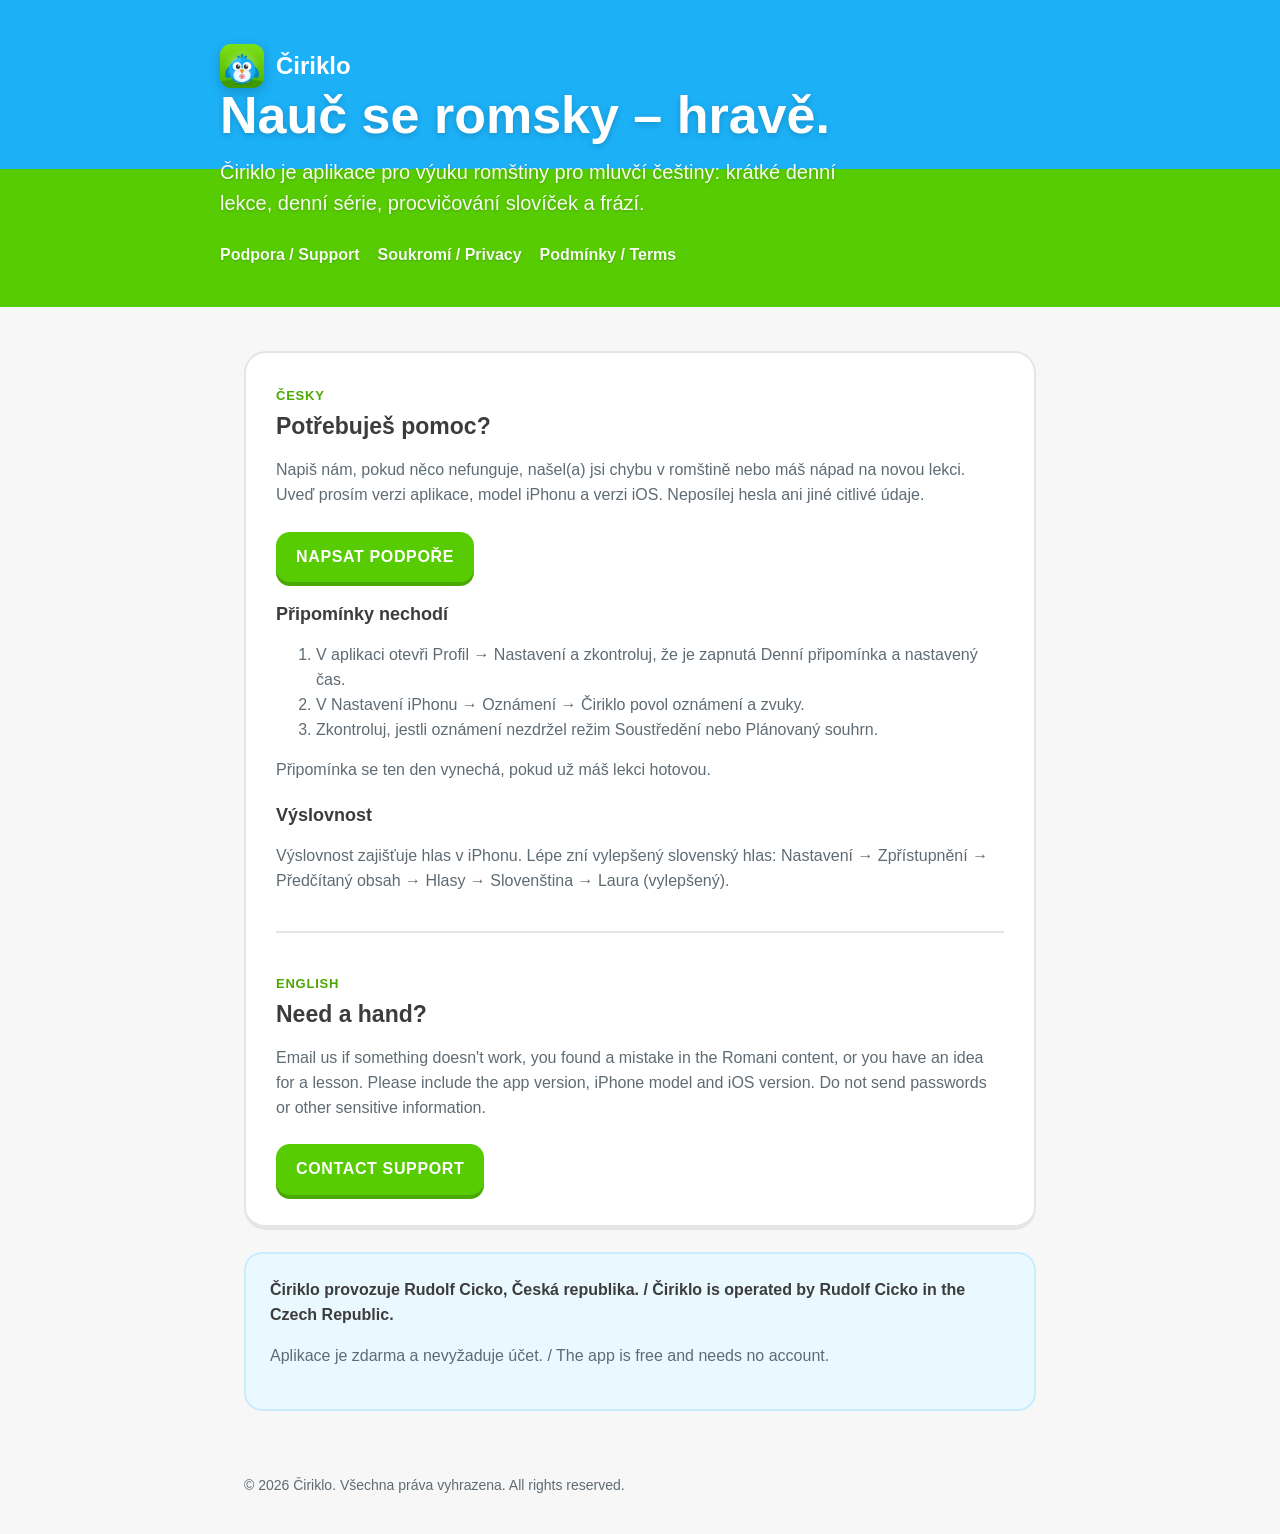
==== index.html @ c4cb834c "Support, privacy and terms pages for Čiriklo Co-Authored-By: Claude Opus 5.5 <noreply@anthropic.com>" ====
<!doctype html>
<html lang="cs">
  <head>
    <meta charset="utf-8">
    <meta name="viewport" content="width=device-width, initial-scale=1">
    <title>Čiriklo – Podpora / Support</title>
    <meta name="description" content="Podpora aplikace Čiriklo – nauč se romsky hravě. Support for Čiriklo, a Romani language-learning app.">
    <link rel="stylesheet" href="styles.css">
    <link rel="icon" href="icon.png">
  </head>
  <body>
    <header>
      <div class="wrap">
        <div class="brand"><img src="icon.png" alt=""> Čiriklo</div>
        <div class="hero">
          <h1>Nauč se romsky – hravě.</h1>
          <p>Čiriklo je aplikace pro výuku romštiny pro mluvčí češtiny: krátké denní lekce, denní série, procvičování slovíček a frází.</p>
        </div>
        <nav aria-label="Site"><a href="index.html">Podpora / Support</a><a href="privacy.html">Soukromí / Privacy</a><a href="terms.html">Podmínky / Terms</a></nav>
      </div>
    </header>
    <main>
      <section class="card">
        <span class="lang">Česky</span>
        <h2 style="margin-top:0">Potřebuješ pomoc?</h2>
        <p>Napiš nám, pokud něco nefunguje, našel(a) jsi chybu v romštině nebo máš nápad na novou lekci. Uveď prosím verzi aplikace, model iPhonu a verzi iOS. Neposílej hesla ani jiné citlivé údaje.</p>
        <a class="button" href="mailto:rudolfcickodev@gmail.com?subject=%C4%8Ciriklo%20%E2%80%93%20podpora">Napsat podpoře</a>

        <h3>Připomínky nechodí</h3>
        <ol>
          <li>V aplikaci otevři Profil → Nastavení a zkontroluj, že je zapnutá Denní připomínka a nastavený čas.</li>
          <li>V Nastavení iPhonu → Oznámení → Čiriklo povol oznámení a zvuky.</li>
          <li>Zkontroluj, jestli oznámení nezdržel režim Soustředění nebo Plánovaný souhrn.</li>
        </ol>
        <p>Připomínka se ten den vynechá, pokud už máš lekci hotovou.</p>

        <h3>Výslovnost</h3>
        <p>Výslovnost zajišťuje hlas v iPhonu. Lépe zní vylepšený slovenský hlas: Nastavení → Zpřístupnění → Předčítaný obsah → Hlasy → Slovenština → Laura (vylepšený).</p>

        <hr>

        <span class="lang">English</span>
        <h2 style="margin-top:0">Need a hand?</h2>
        <p>Email us if something doesn't work, you found a mistake in the Romani content, or you have an idea for a lesson. Please include the app version, iPhone model and iOS version. Do not send passwords or other sensitive information.</p>
        <a class="button" href="mailto:rudolfcickodev@gmail.com?subject=%C4%8Ciriklo%20support">Contact support</a>
      </section>
      <section class="contact">
        <strong>Čiriklo provozuje Rudolf Cicko, Česká republika. / Čiriklo is operated by Rudolf Cicko in the Czech Republic.</strong>
        <p>Aplikace je zdarma a nevyžaduje účet. / The app is free and needs no account.</p>
      </section>
    </main>
    <footer>© 2026 Čiriklo. Všechna práva vyhrazena. All rights reserved.</footer>
  </body>
</html>
---- styles.css ----
:root {
  color-scheme: light;
  --ink: #3c3c3c;
  --muted: #5f6b73;
  --green: #58cc02;
  --green-dark: #4aa802;
  --blue: #1cb0f6;
  --line: #e5e5e5;
  --wash: #f7f7f7;
}

* { box-sizing: border-box; }

body {
  margin: 0;
  font-family: ui-rounded, "SF Pro Rounded", -apple-system, BlinkMacSystemFont, "Segoe UI", sans-serif;
  background: var(--wash);
  color: var(--ink);
  line-height: 1.55;
}

a { color: #1899d6; }

header {
  background: linear-gradient(180deg, #1cb0f6 0%, #1cb0f6 55%, #58cc02 55%, #58cc02 100%);
  color: white;
  padding: 44px 24px 40px;
}

.wrap { max-width: 840px; margin: 0 auto; }

.brand { display: flex; align-items: center; gap: 12px; font-size: 24px; font-weight: 800; }
.brand img { width: 44px; height: 44px; border-radius: 11px; box-shadow: 0 4px 12px rgba(0,0,0,.18); }

nav { display: flex; flex-wrap: wrap; gap: 18px; margin-top: 24px; }
nav a { color: white; font-weight: 700; text-decoration: none; opacity: .95; text-shadow: 0 1px 2px rgba(0,0,0,.2); }
nav a:hover { opacity: 1; text-decoration: underline; }

main { max-width: 840px; margin: 0 auto; padding: 44px 24px 64px; }

.card {
  background: white;
  border: 2px solid var(--line);
  border-bottom-width: 5px;
  border-radius: 22px;
  padding: 30px;
}

.hero h1 { font-size: clamp(32px, 7vw, 52px); line-height: 1.05; margin: 0 0 14px; text-shadow: 0 2px 6px rgba(0,0,0,.18); }
.hero p { font-size: 20px; color: rgba(255,255,255,.95); max-width: 640px; margin: 0; text-shadow: 0 1px 3px rgba(0,0,0,.2); }

h1, h2, h3 { line-height: 1.15; }
h1 { margin: 0 0 14px; font-size: 38px; }
h2 { margin-top: 32px; font-size: 23px; }
h3 { margin-top: 22px; font-size: 18px; }
p, li { color: var(--muted); }

.lang { display: inline-block; font-size: 13px; font-weight: 800; letter-spacing: .06em; text-transform: uppercase; color: var(--green-dark); margin-bottom: 6px; }
hr { border: none; border-top: 2px solid var(--line); margin: 38px 0; }

.contact {
  background: #eaf8ff;
  border: 2px solid #c9ecfd;
  border-radius: 18px;
  padding: 24px;
  margin-top: 22px;
}

.button {
  display: inline-block;
  margin-top: 8px;
  padding: 13px 20px;
  color: white;
  background: var(--green);
  border-radius: 14px;
  box-shadow: 0 4px 0 var(--green-dark);
  font-weight: 800;
  text-transform: uppercase;
  letter-spacing: .04em;
  text-decoration: none;
}

footer { max-width: 840px; margin: 0 auto; padding: 0 24px 38px; color: var(--muted); font-size: 14px; }

@media (max-width: 540px) {
  header { padding-top: 32px; }
  .card { padding: 22px; border-radius: 18px; }
  main { padding-top: 28px; }
}
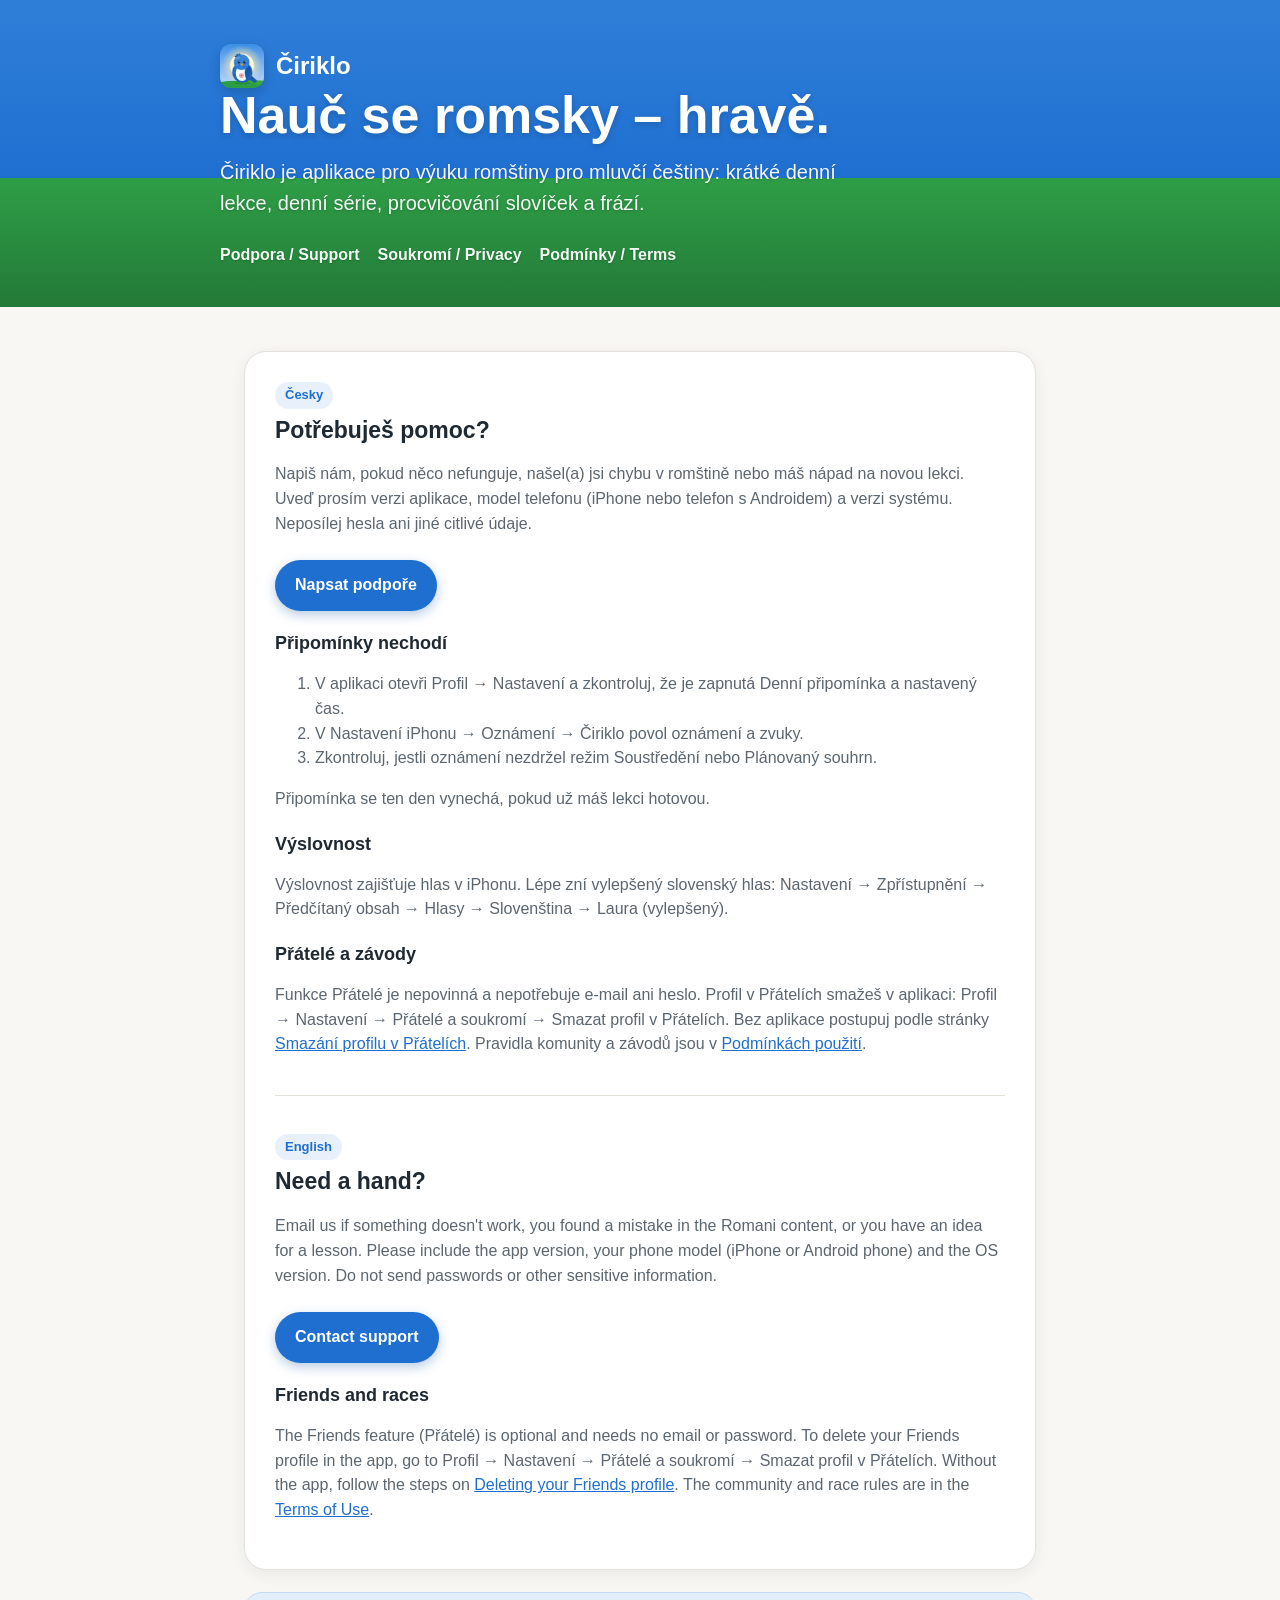
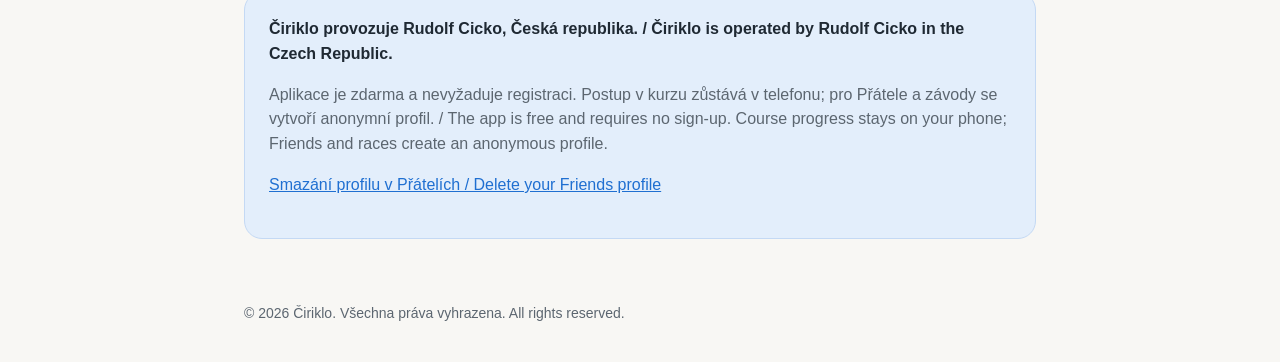
==== commit e71583c5: "Privacy, terms and deletion page for Friends and races - privacy.html: new overview, "Přátelé a závo" ====
--- a/index.html
+++ b/index.html
@@ -23,7 +23,7 @@
       <section class="card">
         <span class="lang">Česky</span>
         <h2 style="margin-top:0">Potřebuješ pomoc?</h2>
-        <p>Napiš nám, pokud něco nefunguje, našel(a) jsi chybu v romštině nebo máš nápad na novou lekci. Uveď prosím verzi aplikace, model iPhonu a verzi iOS. Neposílej hesla ani jiné citlivé údaje.</p>
+        <p>Napiš nám, pokud něco nefunguje, našel(a) jsi chybu v romštině nebo máš nápad na novou lekci. Uveď prosím verzi aplikace, model telefonu (iPhone nebo telefon s Androidem) a verzi systému. Neposílej hesla ani jiné citlivé údaje.</p>
         <a class="button" href="mailto:rudolfcickodev@gmail.com?subject=%C4%8Ciriklo%20%E2%80%93%20podpora">Napsat podpoře</a>
 
         <h3>Připomínky nechodí</h3>
@@ -37,16 +37,23 @@
         <h3>Výslovnost</h3>
         <p>Výslovnost zajišťuje hlas v iPhonu. Lépe zní vylepšený slovenský hlas: Nastavení → Zpřístupnění → Předčítaný obsah → Hlasy → Slovenština → Laura (vylepšený).</p>
 
+        <h3>Přátelé a závody</h3>
+        <p>Funkce Přátelé je nepovinná a nepotřebuje e-mail ani heslo. Profil v Přátelích smažeš v aplikaci: Profil → Nastavení → Přátelé a soukromí → Smazat profil v Přátelích. Bez aplikace postupuj podle stránky <a href="delete-account.html">Smazání profilu v Přátelích</a>. Pravidla komunity a závodů jsou v <a href="terms.html#pratele">Podmínkách použití</a>.</p>
+
         <hr>
 
         <span class="lang">English</span>
         <h2 style="margin-top:0">Need a hand?</h2>
-        <p>Email us if something doesn't work, you found a mistake in the Romani content, or you have an idea for a lesson. Please include the app version, iPhone model and iOS version. Do not send passwords or other sensitive information.</p>
+        <p>Email us if something doesn't work, you found a mistake in the Romani content, or you have an idea for a lesson. Please include the app version, your phone model (iPhone or Android phone) and the OS version. Do not send passwords or other sensitive information.</p>
         <a class="button" href="mailto:rudolfcickodev@gmail.com?subject=%C4%8Ciriklo%20support">Contact support</a>
+
+        <h3>Friends and races</h3>
+        <p>The Friends feature (Přátelé) is optional and needs no email or password. To delete your Friends profile in the app, go to Profil → Nastavení → Přátelé a soukromí → Smazat profil v Přátelích. Without the app, follow the steps on <a href="delete-account.html">Deleting your Friends profile</a>. The community and race rules are in the <a href="terms.html#friends">Terms of Use</a>.</p>
       </section>
       <section class="contact">
         <strong>Čiriklo provozuje Rudolf Cicko, Česká republika. / Čiriklo is operated by Rudolf Cicko in the Czech Republic.</strong>
-        <p>Aplikace je zdarma a nevyžaduje účet. / The app is free and needs no account.</p>
+        <p>Aplikace je zdarma a nevyžaduje registraci. Postup v kurzu zůstává v telefonu; pro Přátele a závody se vytvoří anonymní profil. / The app is free and requires no sign-up. Course progress stays on your phone; Friends and races create an anonymous profile.</p>
+        <p><a href="delete-account.html">Smazání profilu v Přátelích / Delete your Friends profile</a></p>
       </section>
     </main>
     <footer>© 2026 Čiriklo. Všechna práva vyhrazena. All rights reserved.</footer>
--- a/styles.css
+++ b/styles.css
@@ -1,12 +1,13 @@
 :root {
   color-scheme: light;
-  --ink: #3c3c3c;
-  --muted: #5f6b73;
-  --green: #58cc02;
-  --green-dark: #4aa802;
-  --blue: #1cb0f6;
-  --line: #e5e5e5;
-  --wash: #f7f7f7;
+  --ink: #1f2933;
+  --muted: #5c6670;
+  --green: #2e9e47;
+  --green-dark: #237a37;
+  --blue: #1f6fd1;
+  --blue-dark: #1756a8;
+  --line: #e4e1da;
+  --wash: #f8f7f4;
 }
 
 * { box-sizing: border-box; }
@@ -19,10 +20,10 @@
   line-height: 1.55;
 }
 
-a { color: #1899d6; }
+a { color: var(--blue); }
 
 header {
-  background: linear-gradient(180deg, #1cb0f6 0%, #1cb0f6 55%, #58cc02 55%, #58cc02 100%);
+  background: linear-gradient(180deg, #2f7fd8 0%, #1f6fd1 58%, #2e9e47 58%, #237a37 100%);
   color: white;
   padding: 44px 24px 40px;
 }
@@ -40,9 +41,9 @@
 
 .card {
   background: white;
-  border: 2px solid var(--line);
-  border-bottom-width: 5px;
+  border: 1px solid var(--line);
   border-radius: 22px;
+  box-shadow: 0 4px 16px rgba(28, 37, 48, .07);
   padding: 30px;
 }
 
@@ -55,12 +56,13 @@
 h3 { margin-top: 22px; font-size: 18px; }
 p, li { color: var(--muted); }
 
-.lang { display: inline-block; font-size: 13px; font-weight: 800; letter-spacing: .06em; text-transform: uppercase; color: var(--green-dark); margin-bottom: 6px; }
-hr { border: none; border-top: 2px solid var(--line); margin: 38px 0; }
+.lang { display: inline-block; font-size: 13px; font-weight: 700; color: var(--blue); background: rgba(31, 111, 209, .1); padding: 3px 10px; border-radius: 999px; margin-bottom: 8px; }
+hr { border: none; border-top: 1px solid var(--line); margin: 38px 0; }
+.nowrap { white-space: nowrap; }
 
 .contact {
-  background: #eaf8ff;
-  border: 2px solid #c9ecfd;
+  background: #e3eefb;
+  border: 1px solid #c4d9f4;
   border-radius: 18px;
   padding: 24px;
   margin-top: 22px;
@@ -71,12 +73,10 @@
   margin-top: 8px;
   padding: 13px 20px;
   color: white;
-  background: var(--green);
-  border-radius: 14px;
-  box-shadow: 0 4px 0 var(--green-dark);
-  font-weight: 800;
-  text-transform: uppercase;
-  letter-spacing: .04em;
+  background: var(--blue);
+  border-radius: 999px;
+  box-shadow: 0 4px 12px rgba(23, 86, 168, .3);
+  font-weight: 700;
   text-decoration: none;
 }
 
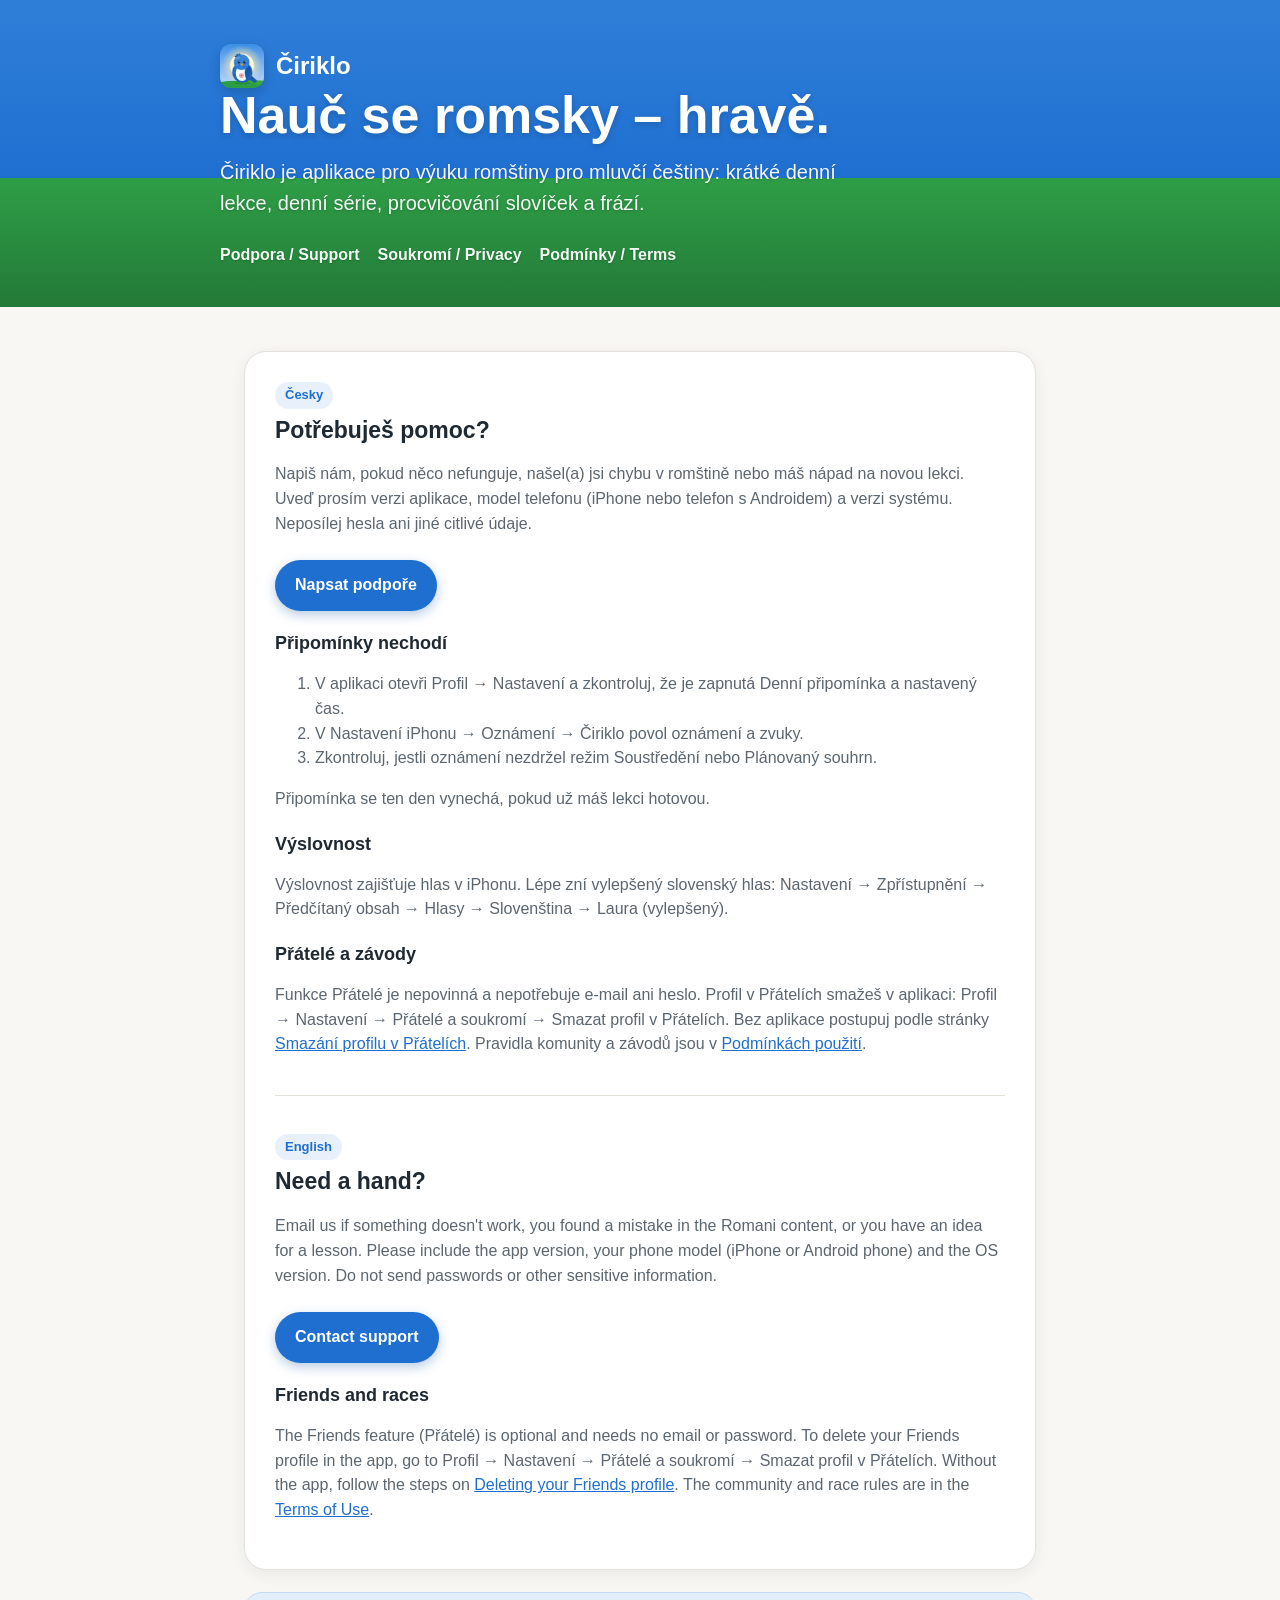
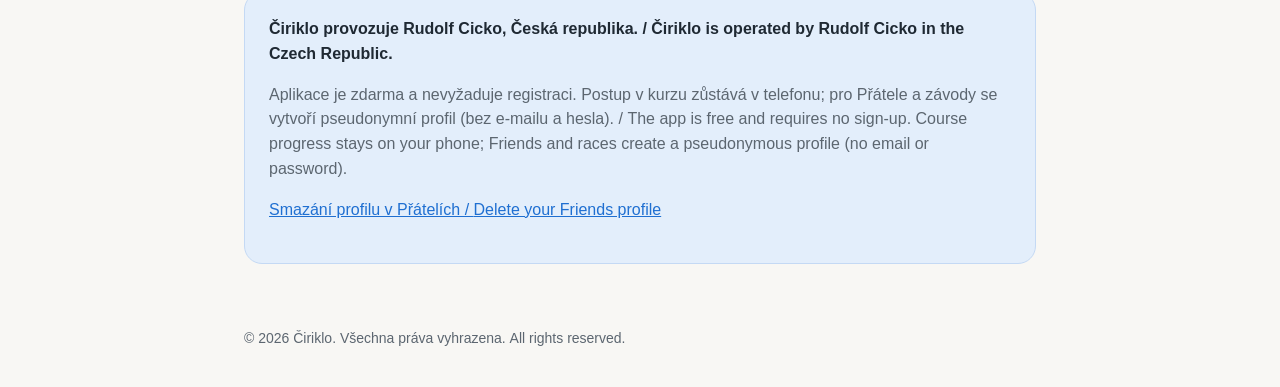
==== commit 4c59dd5c: "Site: fix privacy review findings for Friends and races privacy.html - TelemetryDeck: say which anon" ====
--- a/index.html
+++ b/index.html
@@ -42,6 +42,7 @@
 
         <hr>
 
+        <div lang="en">
         <span class="lang">English</span>
         <h2 style="margin-top:0">Need a hand?</h2>
         <p>Email us if something doesn't work, you found a mistake in the Romani content, or you have an idea for a lesson. Please include the app version, your phone model (iPhone or Android phone) and the OS version. Do not send passwords or other sensitive information.</p>
@@ -49,13 +50,14 @@
 
         <h3>Friends and races</h3>
         <p>The Friends feature (Přátelé) is optional and needs no email or password. To delete your Friends profile in the app, go to Profil → Nastavení → Přátelé a soukromí → Smazat profil v Přátelích. Without the app, follow the steps on <a href="delete-account.html">Deleting your Friends profile</a>. The community and race rules are in the <a href="terms.html#friends">Terms of Use</a>.</p>
+        </div>
       </section>
       <section class="contact">
-        <strong>Čiriklo provozuje Rudolf Cicko, Česká republika. / Čiriklo is operated by Rudolf Cicko in the Czech Republic.</strong>
-        <p>Aplikace je zdarma a nevyžaduje registraci. Postup v kurzu zůstává v telefonu; pro Přátele a závody se vytvoří anonymní profil. / The app is free and requires no sign-up. Course progress stays on your phone; Friends and races create an anonymous profile.</p>
-        <p><a href="delete-account.html">Smazání profilu v Přátelích / Delete your Friends profile</a></p>
+        <strong>Čiriklo provozuje Rudolf Cicko, Česká republika. / <span lang="en">Čiriklo is operated by Rudolf Cicko in the Czech Republic.</span></strong>
+        <p>Aplikace je zdarma a nevyžaduje registraci. Postup v kurzu zůstává v telefonu; pro Přátele a závody se vytvoří pseudonymní profil (bez e-mailu a hesla). / <span lang="en">The app is free and requires no sign-up. Course progress stays on your phone; Friends and races create a pseudonymous profile (no email or password).</span></p>
+        <p><a href="delete-account.html">Smazání profilu v Přátelích / <span lang="en">Delete your Friends profile</span></a></p>
       </section>
     </main>
-    <footer>© 2026 Čiriklo. Všechna práva vyhrazena. All rights reserved.</footer>
+    <footer>© 2026 Čiriklo. Všechna práva vyhrazena. <span lang="en">All rights reserved.</span></footer>
   </body>
 </html>
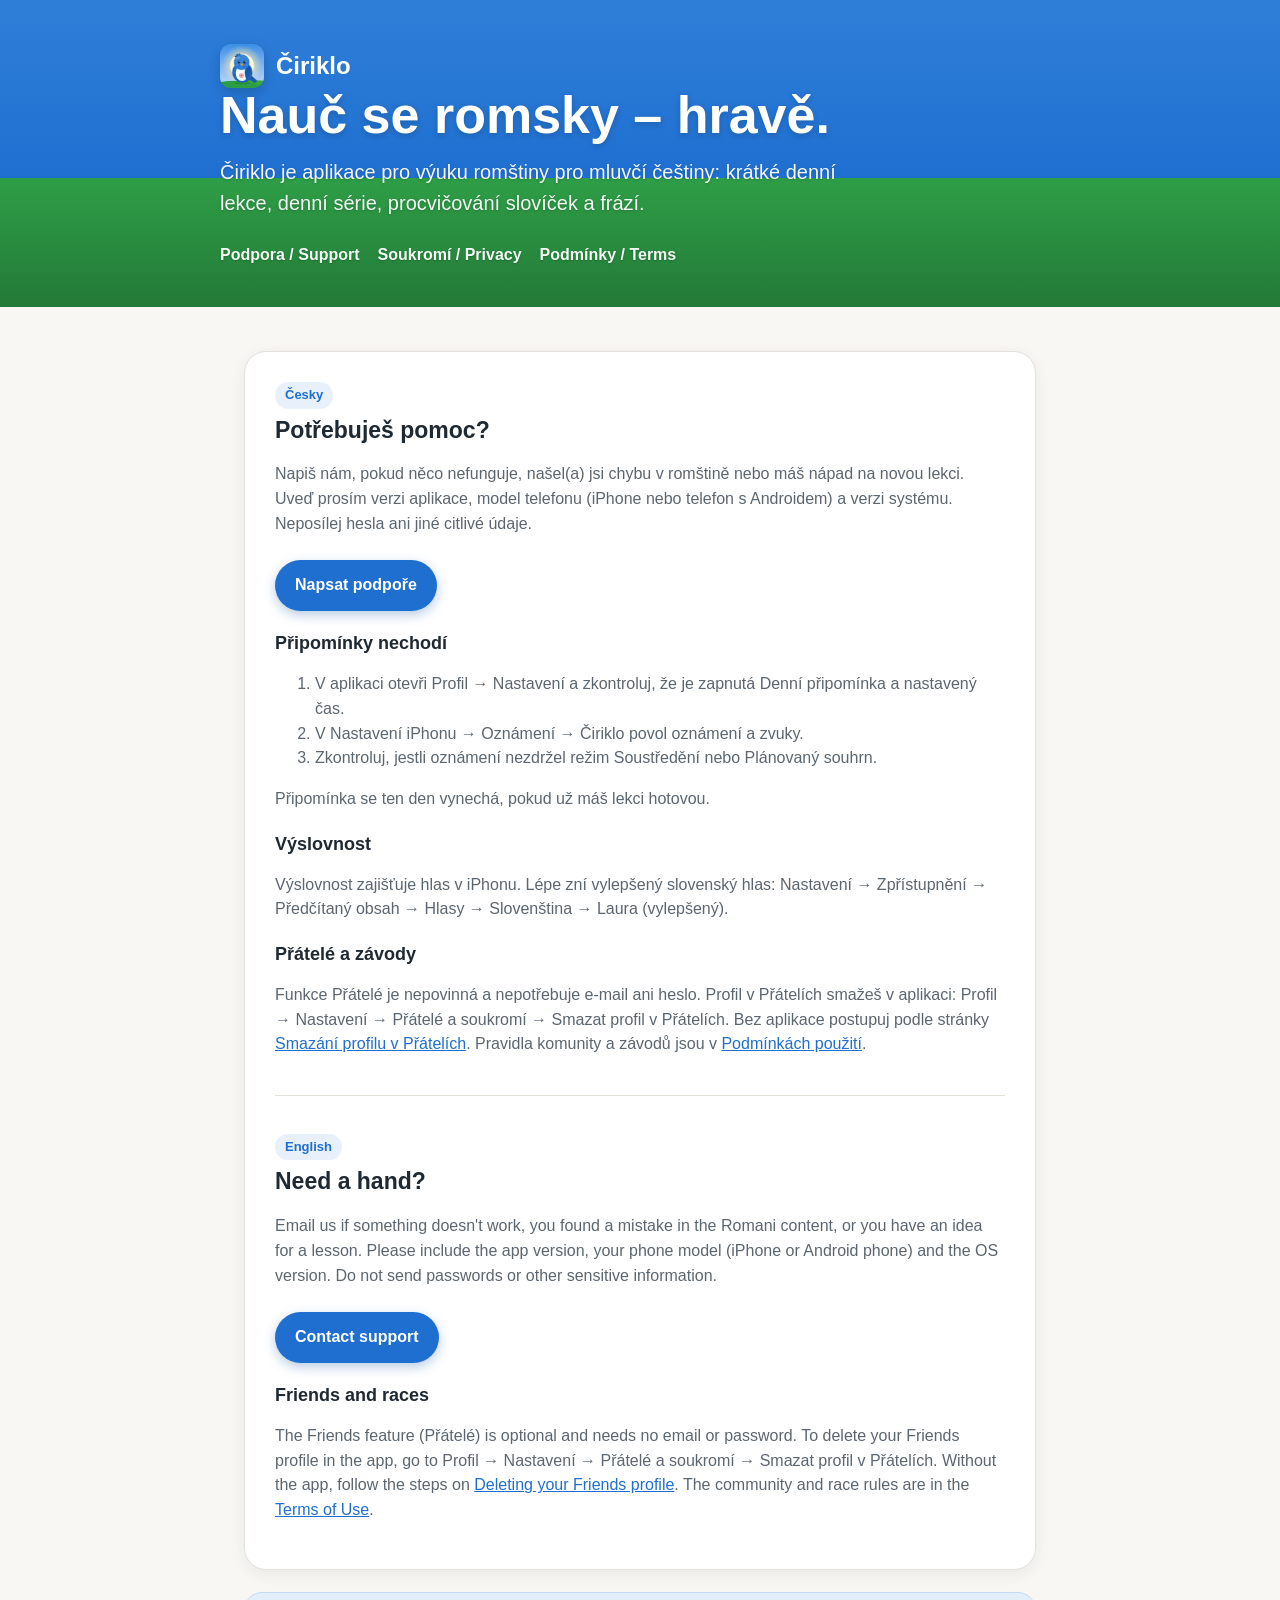
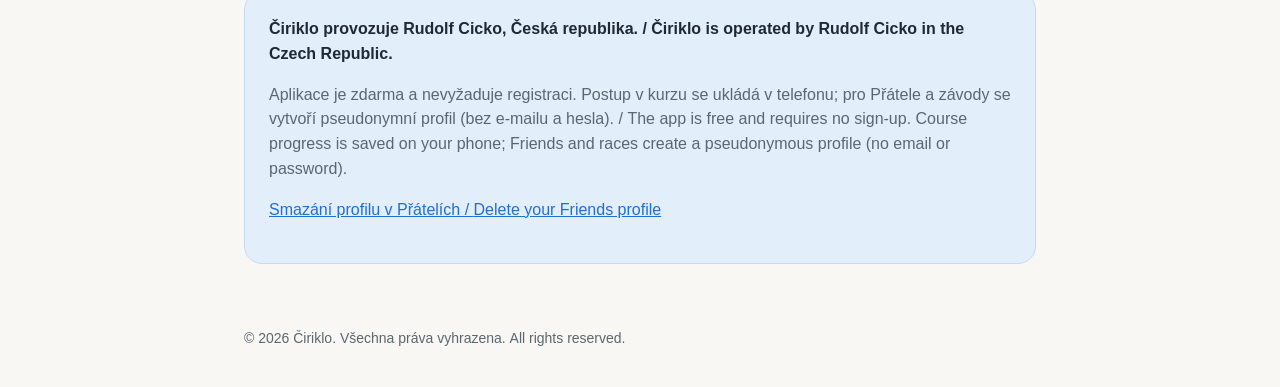
==== commit 78de897d: "Site: disclose friend-removal records (60 days) The Friends server keeps a friend_removals row (remo" ====
--- a/index.html
+++ b/index.html
@@ -54,7 +54,7 @@
       </section>
       <section class="contact">
         <strong>Čiriklo provozuje Rudolf Cicko, Česká republika. / <span lang="en">Čiriklo is operated by Rudolf Cicko in the Czech Republic.</span></strong>
-        <p>Aplikace je zdarma a nevyžaduje registraci. Postup v kurzu zůstává v telefonu; pro Přátele a závody se vytvoří pseudonymní profil (bez e-mailu a hesla). / <span lang="en">The app is free and requires no sign-up. Course progress stays on your phone; Friends and races create a pseudonymous profile (no email or password).</span></p>
+        <p>Aplikace je zdarma a nevyžaduje registraci. Postup v kurzu se ukládá v telefonu; pro Přátele a závody se vytvoří pseudonymní profil (bez e-mailu a hesla). / <span lang="en">The app is free and requires no sign-up. Course progress is saved on your phone; Friends and races create a pseudonymous profile (no email or password).</span></p>
         <p><a href="delete-account.html">Smazání profilu v Přátelích / <span lang="en">Delete your Friends profile</span></a></p>
       </section>
     </main>
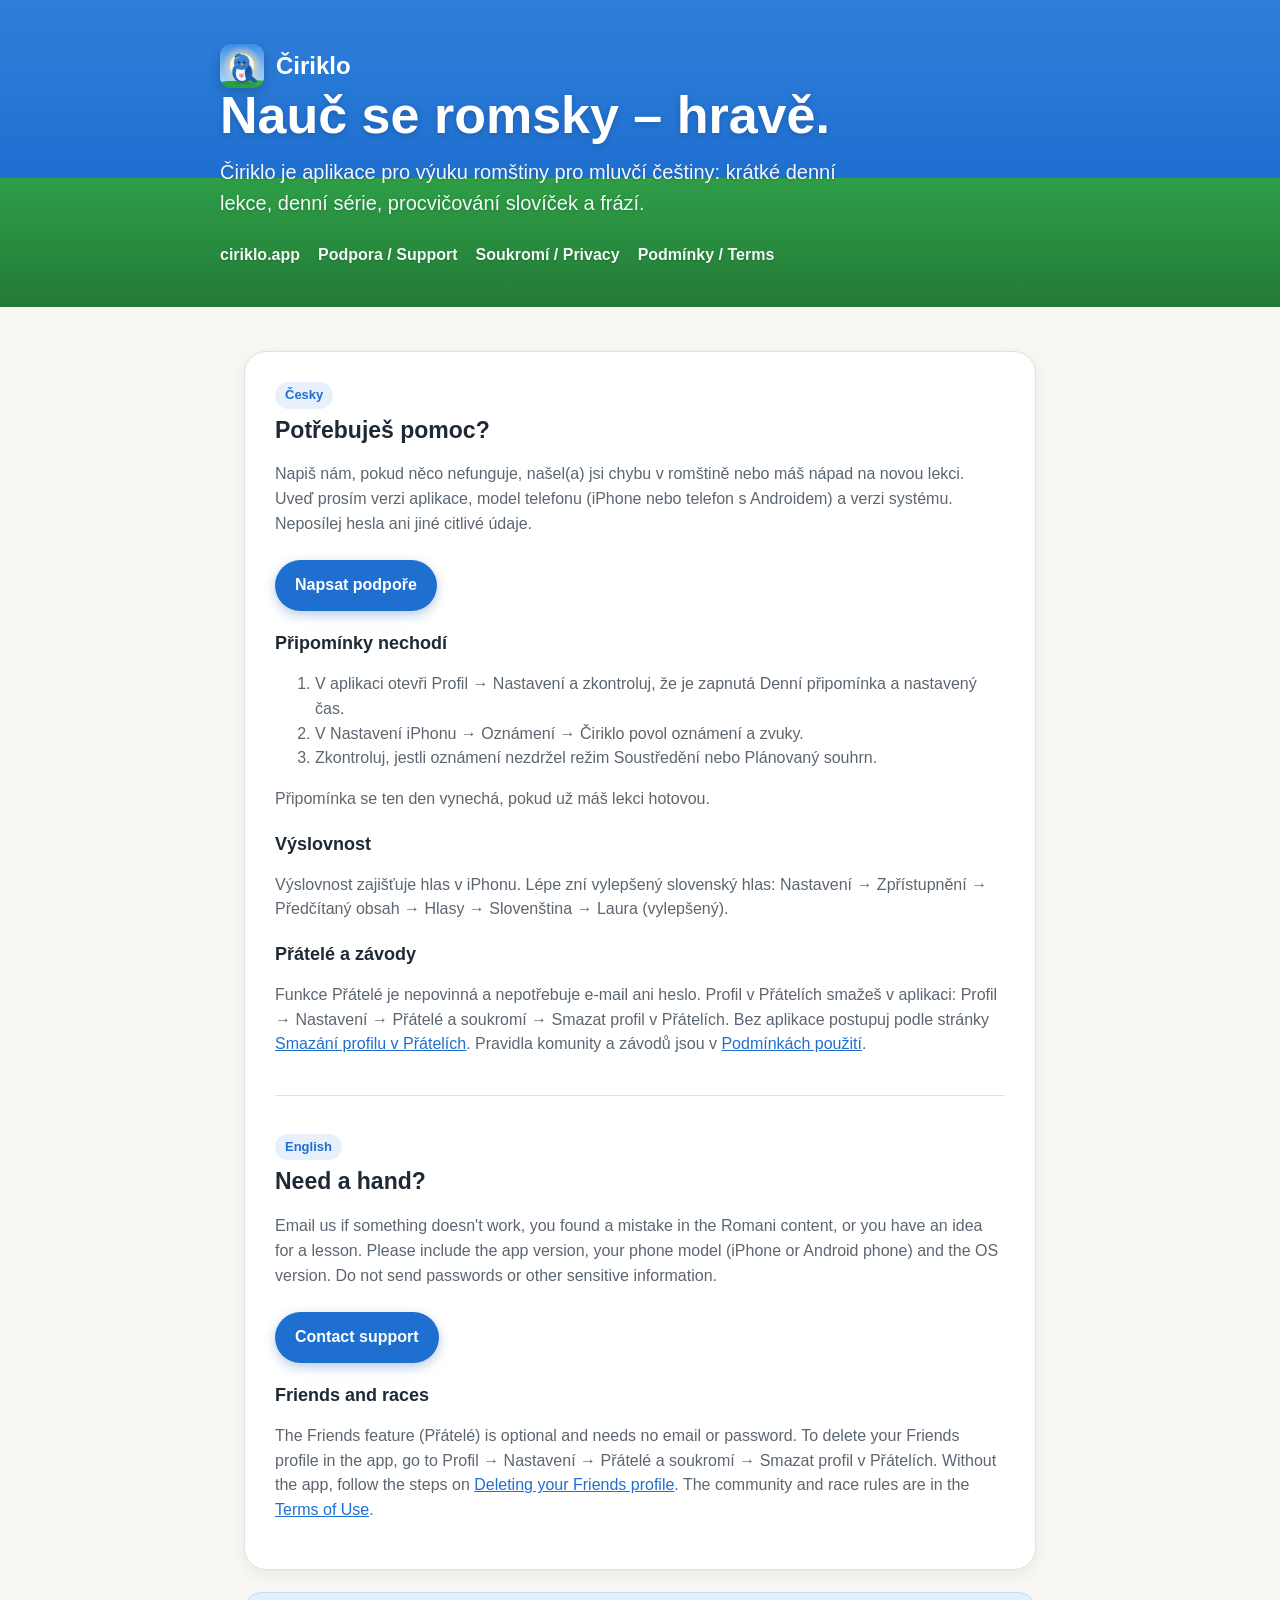
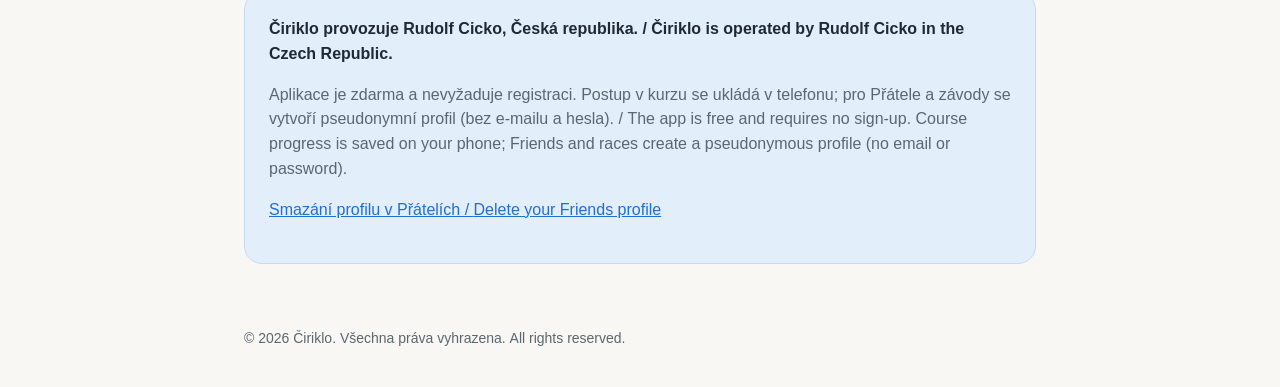
==== commit d5c82866: "Link the official website ciriklo.app; canonical on the support home page Co-Authored-By: Claude Opu" ====
--- a/index.html
+++ b/index.html
@@ -7,6 +7,7 @@
     <meta name="description" content="Podpora aplikace Čiriklo – nauč se romsky hravě. Support for Čiriklo, a Romani language-learning app.">
     <link rel="stylesheet" href="styles.css">
     <link rel="icon" href="icon.png">
+    <link rel="canonical" href="https://cicko.github.io/ciriklo-support/">
   </head>
   <body>
     <header>
@@ -16,7 +17,7 @@
           <h1>Nauč se romsky – hravě.</h1>
           <p>Čiriklo je aplikace pro výuku romštiny pro mluvčí češtiny: krátké denní lekce, denní série, procvičování slovíček a frází.</p>
         </div>
-        <nav aria-label="Site"><a href="index.html">Podpora / Support</a><a href="privacy.html">Soukromí / Privacy</a><a href="terms.html">Podmínky / Terms</a></nav>
+        <nav aria-label="Site"><a href="https://ciriklo.app/">ciriklo.app</a><a href="index.html">Podpora / Support</a><a href="privacy.html">Soukromí / Privacy</a><a href="terms.html">Podmínky / Terms</a></nav>
       </div>
     </header>
     <main>
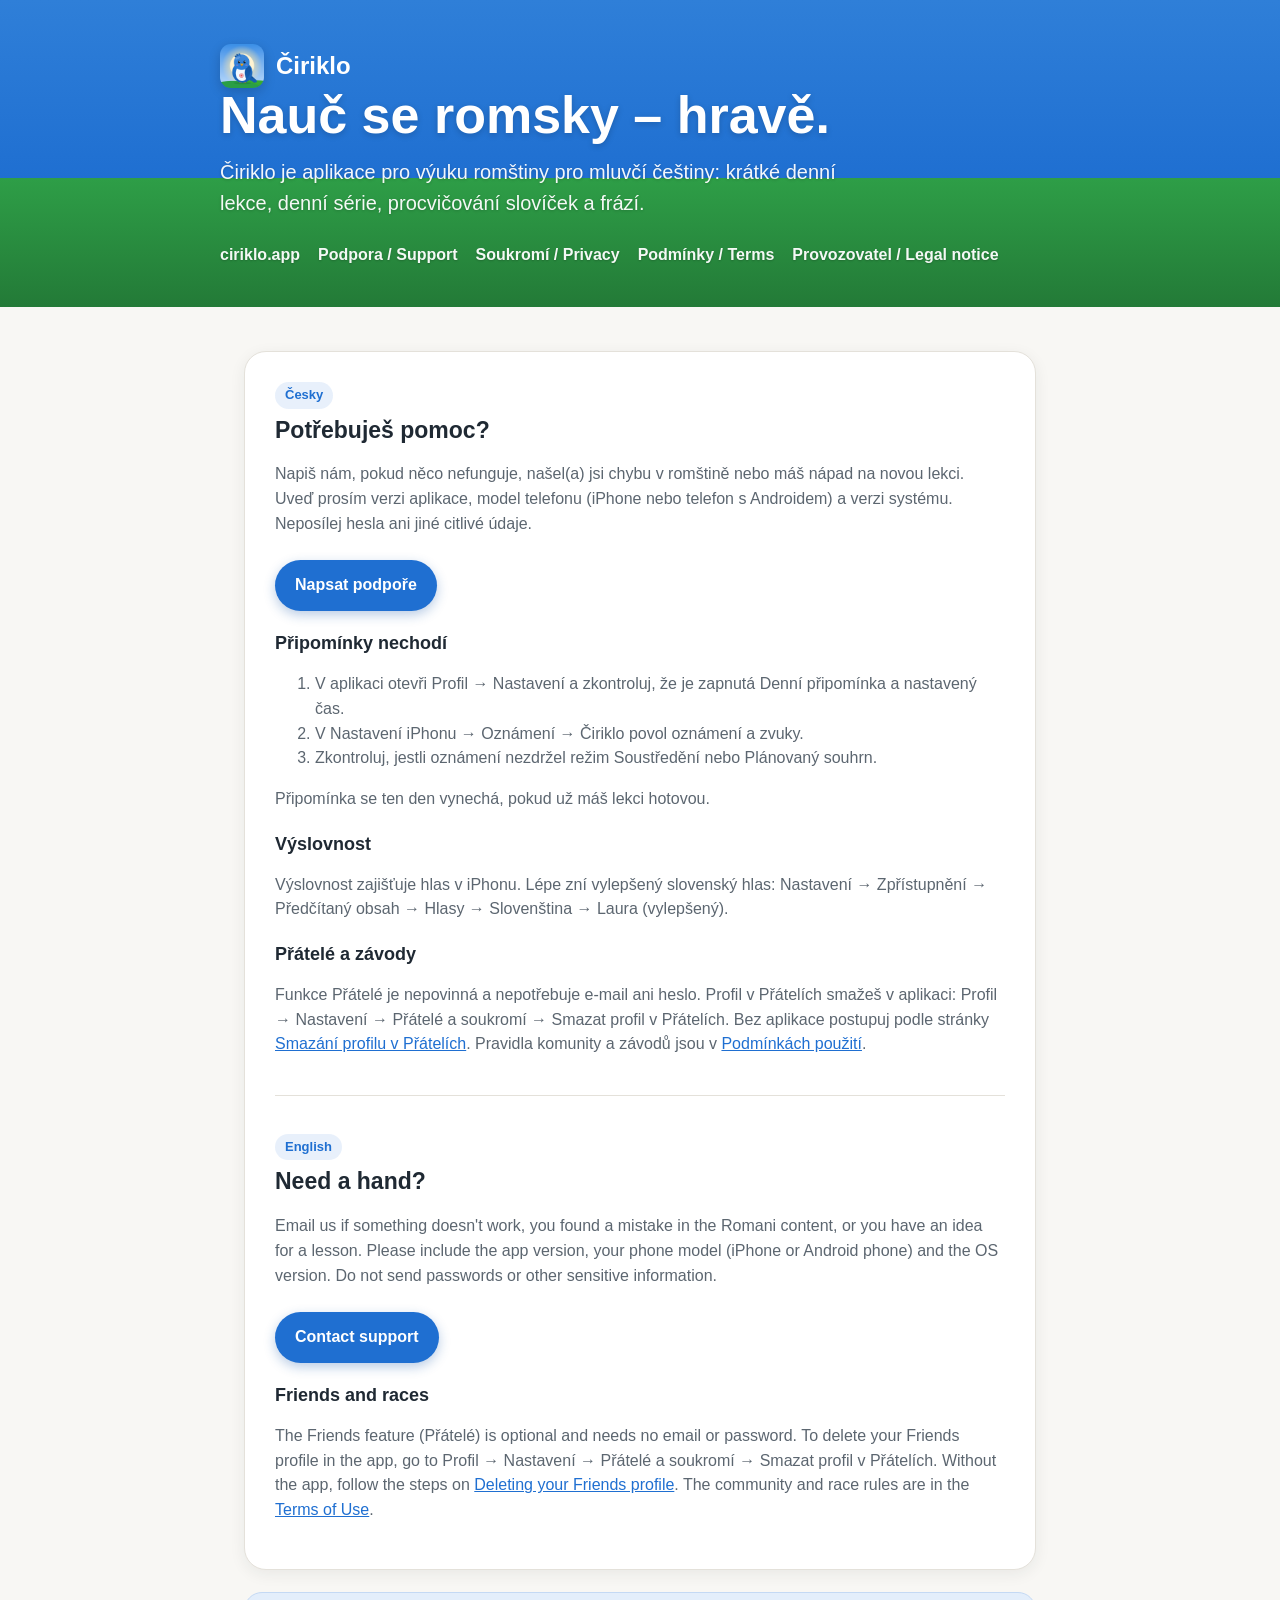
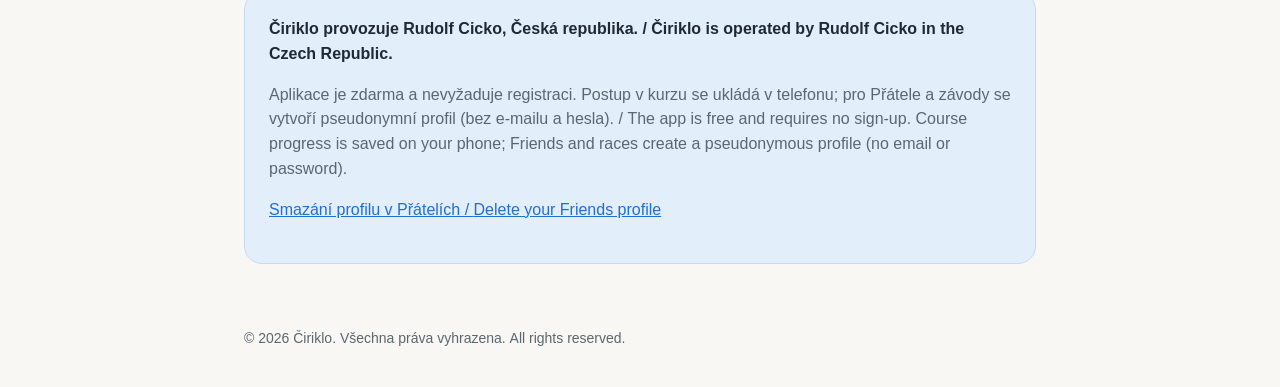
==== commit 05d73222: "Terms, Privacy and a legal notice for Pro, Teta Margita and Slovak Draft for review; replace the {{…" ====
--- a/index.html
+++ b/index.html
@@ -7,7 +7,7 @@
     <meta name="description" content="Podpora aplikace Čiriklo – nauč se romsky hravě. Support for Čiriklo, a Romani language-learning app.">
     <link rel="stylesheet" href="styles.css">
     <link rel="icon" href="icon.png">
-    <link rel="canonical" href="https://cicko.github.io/ciriklo-support/">
+    <link rel="canonical" href="https://ciriklo.app/podpora/">
   </head>
   <body>
     <header>
@@ -17,7 +17,7 @@
           <h1>Nauč se romsky – hravě.</h1>
           <p>Čiriklo je aplikace pro výuku romštiny pro mluvčí češtiny: krátké denní lekce, denní série, procvičování slovíček a frází.</p>
         </div>
-        <nav aria-label="Site"><a href="https://ciriklo.app/">ciriklo.app</a><a href="index.html">Podpora / Support</a><a href="privacy.html">Soukromí / Privacy</a><a href="terms.html">Podmínky / Terms</a></nav>
+        <nav aria-label="Site"><a href="https://ciriklo.app/">ciriklo.app</a><a href="index.html">Podpora / Support</a><a href="privacy.html">Soukromí / Privacy</a><a href="terms.html">Podmínky / Terms</a><a href="imprint.html">Provozovatel / Legal notice</a></nav>
       </div>
     </header>
     <main>
@@ -25,7 +25,7 @@
         <span class="lang">Česky</span>
         <h2 style="margin-top:0">Potřebuješ pomoc?</h2>
         <p>Napiš nám, pokud něco nefunguje, našel(a) jsi chybu v romštině nebo máš nápad na novou lekci. Uveď prosím verzi aplikace, model telefonu (iPhone nebo telefon s Androidem) a verzi systému. Neposílej hesla ani jiné citlivé údaje.</p>
-        <a class="button" href="mailto:rudolfcickodev@gmail.com?subject=%C4%8Ciriklo%20%E2%80%93%20podpora">Napsat podpoře</a>
+        <a class="button" href="mailto:support@ciriklo.app?subject=%C4%8Ciriklo%20%E2%80%93%20podpora">Napsat podpoře</a>
 
         <h3>Připomínky nechodí</h3>
         <ol>
@@ -47,7 +47,7 @@
         <span class="lang">English</span>
         <h2 style="margin-top:0">Need a hand?</h2>
         <p>Email us if something doesn't work, you found a mistake in the Romani content, or you have an idea for a lesson. Please include the app version, your phone model (iPhone or Android phone) and the OS version. Do not send passwords or other sensitive information.</p>
-        <a class="button" href="mailto:rudolfcickodev@gmail.com?subject=%C4%8Ciriklo%20support">Contact support</a>
+        <a class="button" href="mailto:support@ciriklo.app?subject=%C4%8Ciriklo%20support">Contact support</a>
 
         <h3>Friends and races</h3>
         <p>The Friends feature (Přátelé) is optional and needs no email or password. To delete your Friends profile in the app, go to Profil → Nastavení → Přátelé a soukromí → Smazat profil v Přátelích. Without the app, follow the steps on <a href="delete-account.html">Deleting your Friends profile</a>. The community and race rules are in the <a href="terms.html#friends">Terms of Use</a>.</p>
